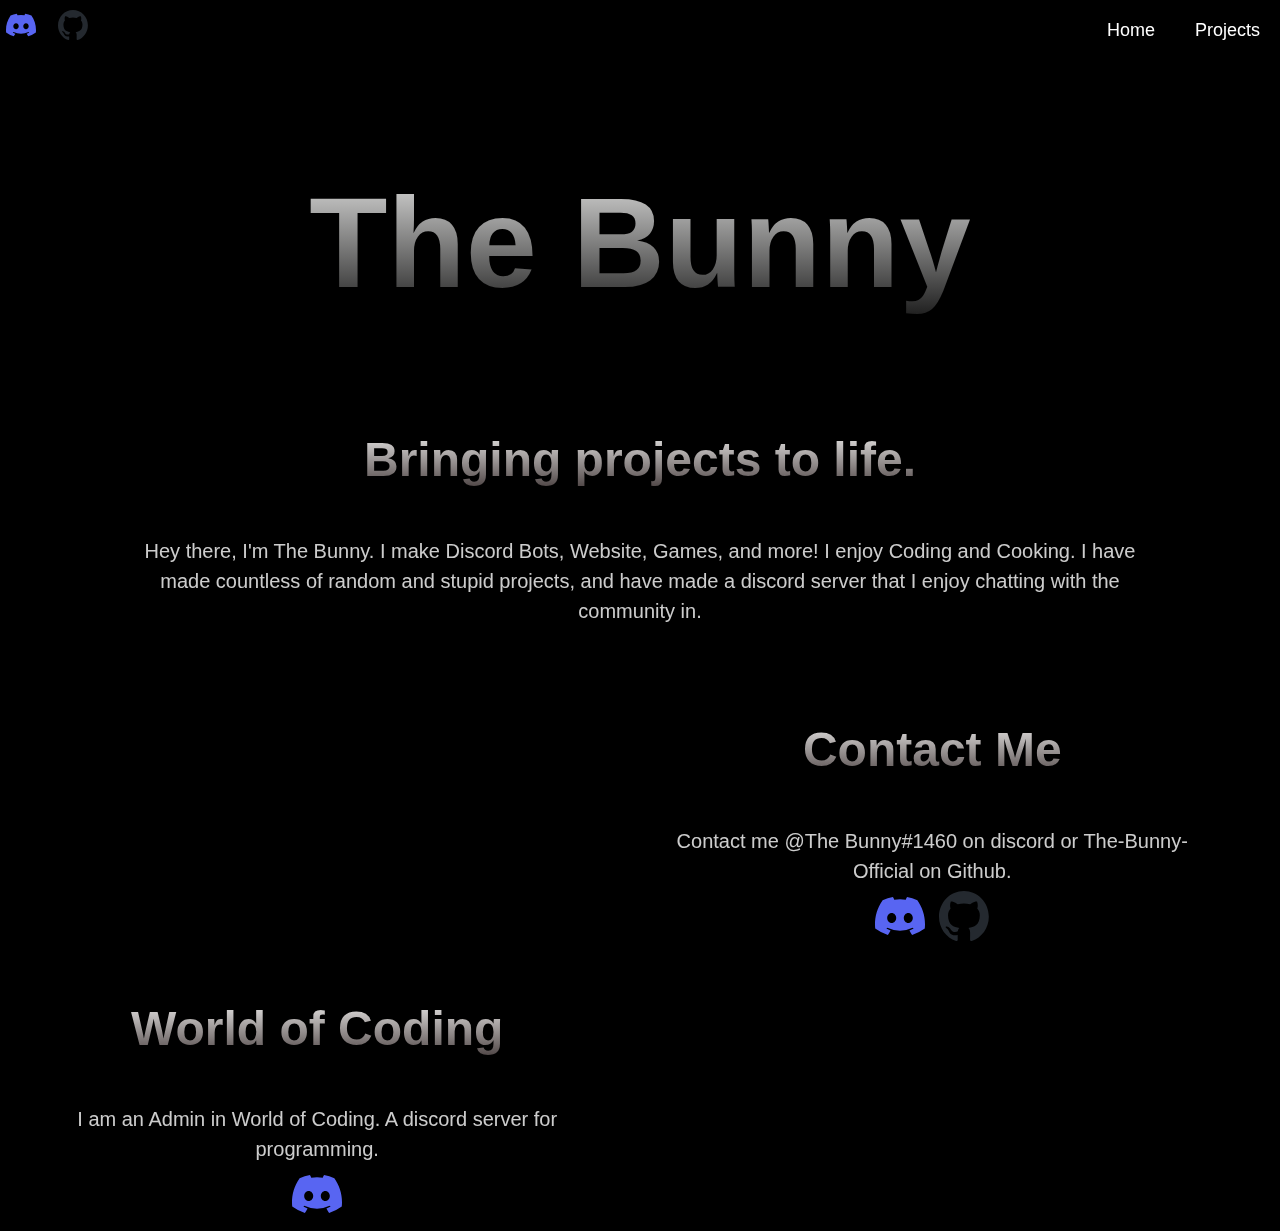
==== index.html @ bef6f607 "Oops" ====
<!DOCTYPE html>
<html lang="en">
    <head>
        <!--Basic Setup-->
        <meta charset="utf-8">
        <meta name="viewport" content="width=device-width, initial-scale=1.0">
        <title>The Bunny</title>
        <link rel="stylesheet" href="css/style.css">
        <link rel="icon" href="Assets/favicon.ico">

        <!--Icons-->
        <link rel="stylesheet" href="https://cdnjs.cloudflare.com/ajax/libs/font-awesome/4.7.0/css/font-awesome.min.css">

        <!--Normal Meta Data-->
        <meta name="description" content="Hey there, I'm The Bunny. A website and discord bot developer.">
        <meta name="title" content="The Bunny">

        <!--OG Data-->
        <meta name="og:title" content="The Bunny">
        <meta name="og:description" content="Hey there, I'm The Bunny. A website and discord bot developer.">
        <meta name="og:image" content="Assets/light-mode-bunny.jpg">
        <meta name="og:url" content="https://the-bunny.me/">
        <meta name="og:site_name" content="The Bunny">
        <meta name="og:type" content="website">
        <meta name="og:locale" content="en_US">
        <meta name="og:locale:alternate" content="en_US">

        <!--Twitter Meta Data-->
        <meta name="twitter:card" content="summary_large_image">
        <meta name="twitter:title" content="The Bunny">
        <meta name="twitter:description" content="Hey there, I'm The Bunny. A website and discord bot developer.">
        <meta name="twitter:image" content="Assets/light-mode-bunny.jpg">
        <meta name="twitter:image:alt" content="The Bunny">

        <!--Google Meta Data-->
        <meta itemprop="name" content="The Bunny">
        <meta itemprop="description" content="Hey there, I'm The Bunny. A website and discord bot developer.">
        <meta itemprop="image" content="Assets/light-mode-bunny.jpg">

        <!--Apple Meta Data-->
        <meta name="apple-mobile-web-app-title" content="The Bunny">
        <meta name="apple-mobile-web-app-capable" content="yes">
        <meta name="apple-mobile-web-app-status-bar-style" content="black-translucent">
        <link rel="apple-touch-icon" href="Assets/favicon.ico">
        <link rel="apple-touch-startup-image" href="Assets/favicon.ico">

        <!--Microsoft Meta Data-->
        <meta name="msapplication-TileColor" content="#000000">
        <meta name="msapplication-TileImage" content="Assets/favicon.ico">
        <meta name="msapplication-config" content="Assets/favicon.ico">
        <meta name="msapplication-square70x70logo" content="Assets/favicon.ico">
        <meta name="msapplication-square150x150logo" content="Assets/favicon.ico">
        <meta name="msapplication-square310x310logo" content="Assets/favicon.ico">
        <meta name="msapplication-wide310x150logo" content="Assets/favicon.ico">

        <!--Pinned Tab Meta Data-->
        <meta name="application-name" content="The Bunny">
        <meta name="msapplication-tooltip" content="The Bunny">
        <meta name="msapplication-starturl" content="https://the-bunny.me/">
        <meta name="msapplication-navbutton-color" content="#000000">
        <meta name="msapplication-TileImage" content="Assets/favicon.ico">
        <meta name="msapplication-TileColor" content="#000000">
        <meta name="msapplication-config" content="Assets/favicon.ico">
        <meta name="msapplication-square70x70logo" content="Assets/favicon.ico">
        <meta name="msapplication-square150x150logo" content="Assets/favicon.ico">
        <meta name="msapplication-square310x310logo" content="Assets/favicon.ico">
        <meta name="msapplication-wide310x150logo" content="Assets/favicon.ico">

        <!--Theme Color-->
        <meta name="theme-color" content="#000000">

        <!--Import menubar.html-->
        <script src="./scripts/load.js"></script>
    </head>
    <body>
        <div id="menubar"></div>
        <div class="center">
            <div class="text">
                <h1>The Bunny</h1>
                <h2>Bringing projects to life.</h2>
                <p>Hey there, I'm The Bunny. I make Discord Bots, Website, Games, and more! I enjoy Coding and Cooking. I have made countless of random and stupid projects, and have made a discord server that I enjoy chatting with the community in.</p>
            </div>
        </div>
        <br>

        <br>
        <div class="contact">
            <div class="text">
                <h2>Contact Me</h2>
                <p>Contact me @The Bunny#1460 on discord or The-Bunny-Official on Github.</p>
                <a class="icon" href="https://discordapp.com/users/977998058031833188" target="_blank" rel="noopener noreferrer"><img src="Assets/discord.svg" alt="Discord"></a>
                <a class="icon" href="https://github.com/The-Bunny-Official" target="_blank" rel="noopener noreferrer"><img src="Assets/github.svg" alt="GitHub"></a>
            </div>
        </div>
        <div class="Woc">
            <div class="text">
                <h2>World of Coding</h2>
                <p>I am an Admin in World of Coding. A discord server for programming.</p>
                <a href="https://discord.gg/program"><img src="Assets/discord.svg" alt="Discord Logo"></a>
            </div>
        </div>
    </body>
</html>
---- css/style.css ----
body{
    background-color: #000000;
    color: white;
    font-family: 'Roboto', sans-serif;
    font-size: 16px;
    line-height: 1.5;
    margin: 0;
    padding: 1%;
    text-align: center;
}

/* Socials */
.socials img{
    width: 30px;
    height: 30px;
    margin: 0 5px;
    transition: all 0.3s ease;
}
.socials img:hover{
    width: 35px;
    height: 35px;
    margin: 0 5px;
    transition: all 0.3s ease;
}

/* Navigation */
.menubar{
    border-bottom-color: white;
    background-color: none;
    color: white;
    position: fixed;
    width: 100%;
    height: 60px;
    top: 0;
    left: 0;
    transition: all 0.3s ease;
    margin-bottom: 2%;
}
.menubar img{
    float: left;
    width: 30px;
    height: 30px;
    transition: all 0.3s ease;
}
.menubar a{
    float: right;
    color: white;
    text-decoration: none;
    font-size: 18px;
    line-height: 60px;
    padding: 0 20px;
    transition: all 0.3s ease;
}
.menubar .icon{
    float: left;
    width: 40px;
    height: 40px;
    transition: all 0.3s ease;
    padding: 0 5px;
    margin: 10px 1px;
}

/* Index */
.center{
    display: flex;
    flex-direction: row;
}
.center .text h1{
    background: -webkit-linear-gradient(#fffffe, #000000);
    text-shadow:whitesmoke;
    font-size: 800%;
    text-align: center;
    -moz-background-clip: text;
    -webkit-background-clip: text;
    background-clip: text;
    -webkit-text-fill-color: transparent;
}
.center .text h2{
    background: -webkit-linear-gradient(#fffffe, #504141b0);
    text-shadow:whitesmoke;
    font-size: 300%;
    text-align: center;
    -moz-background-clip: text;
    -webkit-background-clip: text;
    background-clip: text;
    -webkit-text-fill-color: transparent
}
.center .text p{
    text-align: center;
    font-size: 125%;
    margin: 0 10%;
    opacity: 80%;
}

/* Socials */
.contact{
    display: flex;
    flex-direction: row;
    text-align: center;
    float: right;
}
.contact .text h2{
    background: -webkit-linear-gradient(#fffffe, #504141b0);
    text-shadow:whitesmoke;
    font-size: 300%;
    text-align: center;
    -moz-background-clip: text;
    -webkit-background-clip: text;
    background-clip: text;
    -webkit-text-fill-color: transparent
}
.contact .text p{
    text-align: center;
    font-size: 125%;
    margin: 0 10%;
    opacity: 80%;
}
.contact .text img{
    width: 50px;
    height: 50px;
    margin: 5px 5px 5px 5px;
    text-align: center;
}

/* WoC */
.Woc{
    display: flex;
    flex-direction: row;
    text-align: center;
    float: left;
}
.Woc .text h2{
    background: -webkit-linear-gradient(#fffffe, #504141b0);
    text-shadow:whitesmoke;
    font-size: 300%;
    text-align: center;
    -moz-background-clip: text;
    -webkit-background-clip: text;
    background-clip: text;
    -webkit-text-fill-color: transparent
}
.Woc .text p{
    text-align: center;
    font-size: 125%;
    margin: 0 10%;
    opacity: 80%;
}
.Woc .text img{
    width: 50px;
    height: 50px;
    margin: 5px 5px 5px 5px;
    text-align: center;
}
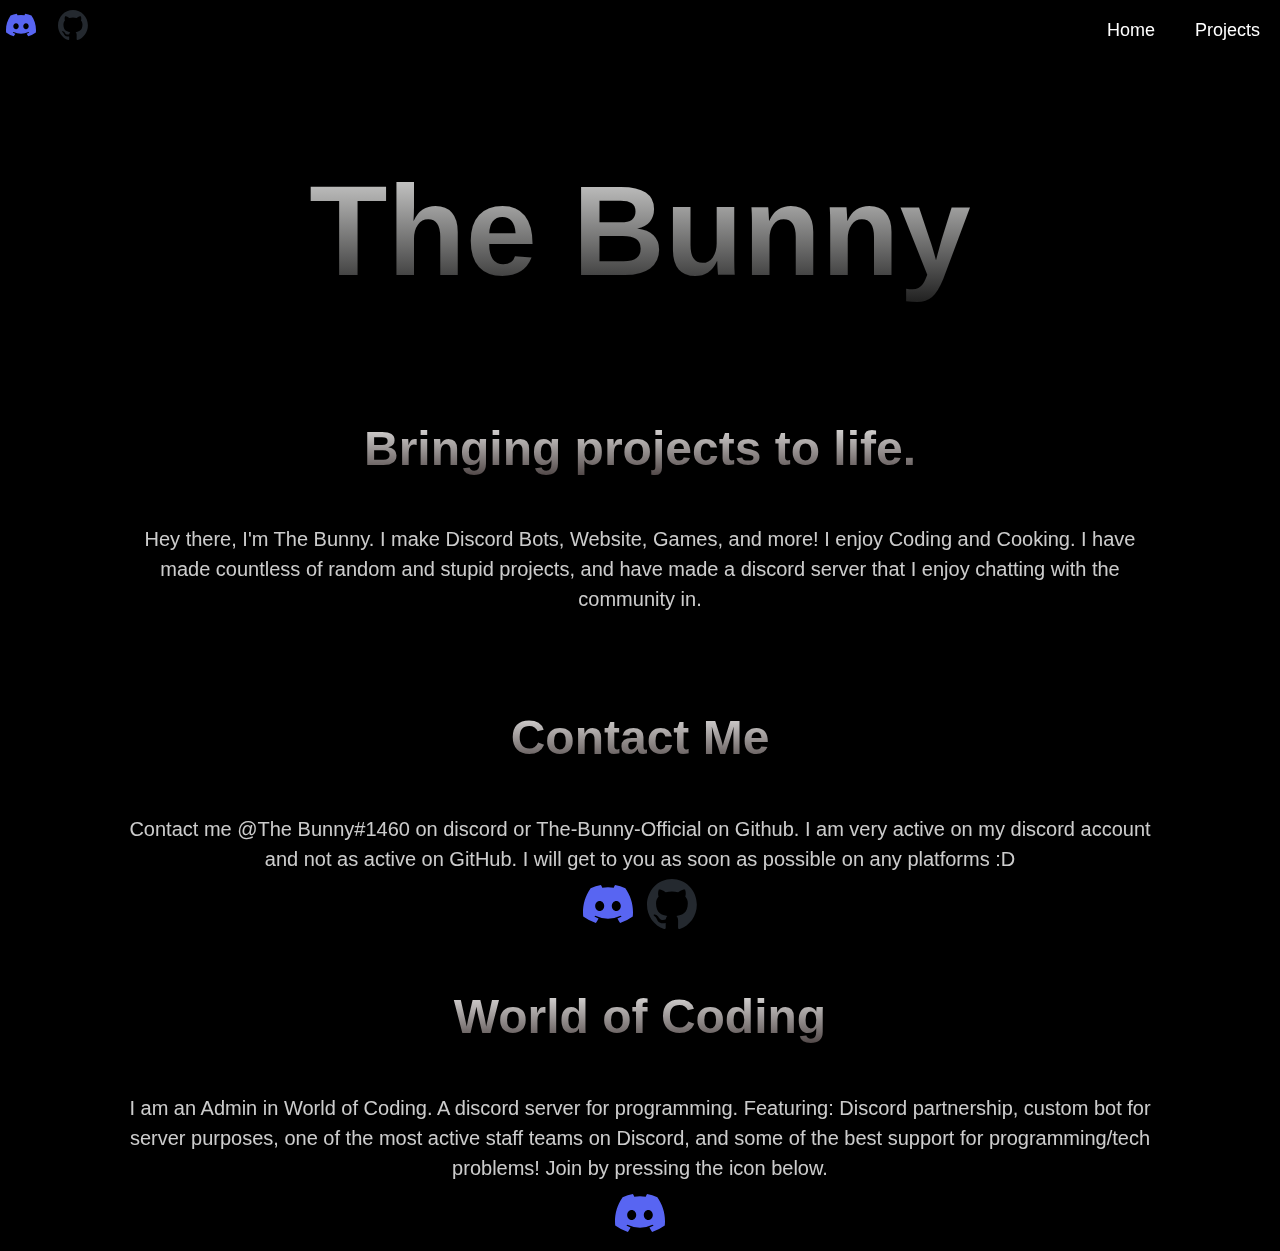
==== commit 86dad4bf: "Major improvements - Projects coming in the morrow" ====
--- a/index.html
+++ b/index.html
@@ -87,7 +87,7 @@
         <div class="contact">
             <div class="text">
                 <h2>Contact Me</h2>
-                <p>Contact me @The Bunny#1460 on discord or The-Bunny-Official on Github.</p>
+                <p>Contact me @The Bunny#1460 on discord or The-Bunny-Official on Github. I am very active on my discord account and not as active on GitHub. I will get to you as soon as possible on any platforms :D</p>
                 <a class="icon" href="https://discordapp.com/users/977998058031833188" target="_blank" rel="noopener noreferrer"><img src="Assets/discord.svg" alt="Discord"></a>
                 <a class="icon" href="https://github.com/The-Bunny-Official" target="_blank" rel="noopener noreferrer"><img src="Assets/github.svg" alt="GitHub"></a>
             </div>
@@ -95,7 +95,7 @@
         <div class="Woc">
             <div class="text">
                 <h2>World of Coding</h2>
-                <p>I am an Admin in World of Coding. A discord server for programming.</p>
+                <p>I am an Admin in World of Coding. A discord server for programming. Featuring: Discord partnership, custom bot for server purposes, one of the most active staff teams on Discord, and some of the best support for programming/tech problems! Join by pressing the icon below.</p>
                 <a href="https://discord.gg/program"><img src="Assets/discord.svg" alt="Discord Logo"></a>
             </div>
         </div>
--- a/css/style.css
+++ b/css/style.css
@@ -5,7 +5,7 @@
     font-size: 16px;
     line-height: 1.5;
     margin: 0;
-    padding: 1%;
+    padding: 1px;
     text-align: center;
 }
 
@@ -61,20 +61,17 @@
 }
 
 /* Index */
-.center{
-    display: flex;
-    flex-direction: row;
-}
 .center .text h1{
     background: -webkit-linear-gradient(#fffffe, #000000);
     text-shadow:whitesmoke;
-    font-size: 800%;
     text-align: center;
     -moz-background-clip: text;
     -webkit-background-clip: text;
     background-clip: text;
     -webkit-text-fill-color: transparent;
 }
+@media screen and (min-width: 600px){ .center .text h1{ font-size: 800%; } }
+@media screen and (max-width: 600px){ .center .text h1{ font-size: 400%; } }
 .center .text h2{
     background: -webkit-linear-gradient(#fffffe, #504141b0);
     text-shadow:whitesmoke;
@@ -93,12 +90,6 @@
 }
 
 /* Socials */
-.contact{
-    display: flex;
-    flex-direction: row;
-    text-align: center;
-    float: right;
-}
 .contact .text h2{
     background: -webkit-linear-gradient(#fffffe, #504141b0);
     text-shadow:whitesmoke;
@@ -123,12 +114,6 @@
 }
 
 /* WoC */
-.Woc{
-    display: flex;
-    flex-direction: row;
-    text-align: center;
-    float: left;
-}
 .Woc .text h2{
     background: -webkit-linear-gradient(#fffffe, #504141b0);
     text-shadow:whitesmoke;
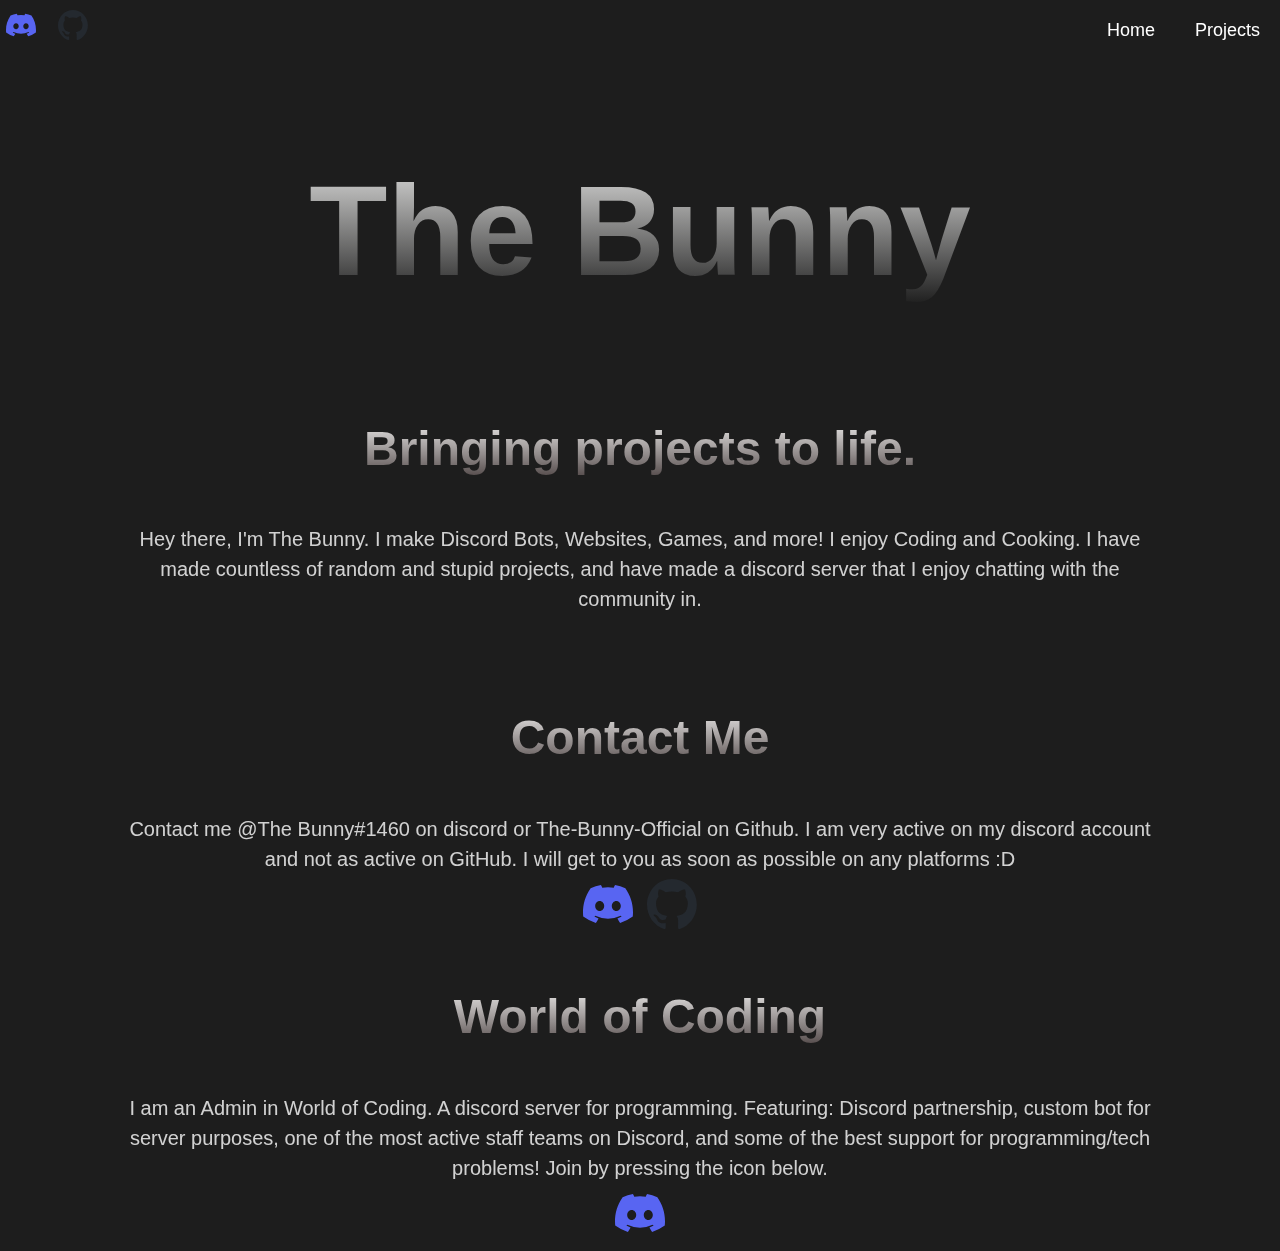
==== commit 15c942c4: "Update index.html" ====
--- a/index.html
+++ b/index.html
@@ -78,7 +78,7 @@
             <div class="text">
                 <h1>The Bunny</h1>
                 <h2>Bringing projects to life.</h2>
-                <p>Hey there, I'm The Bunny. I make Discord Bots, Website, Games, and more! I enjoy Coding and Cooking. I have made countless of random and stupid projects, and have made a discord server that I enjoy chatting with the community in.</p>
+                <p>Hey there, I'm The Bunny. I make Discord Bots, Websites, Games, and more! I enjoy Coding and Cooking. I have made countless of random and stupid projects, and have made a discord server that I enjoy chatting with the community in.</p>
             </div>
         </div>
         <br>
--- a/css/style.css
+++ b/css/style.css
@@ -1,5 +1,5 @@
 body{
-    background-color: #000000;
+    background-color: #1d1d1d;
     color: white;
     font-family: 'Roboto', sans-serif;
     font-size: 16px;
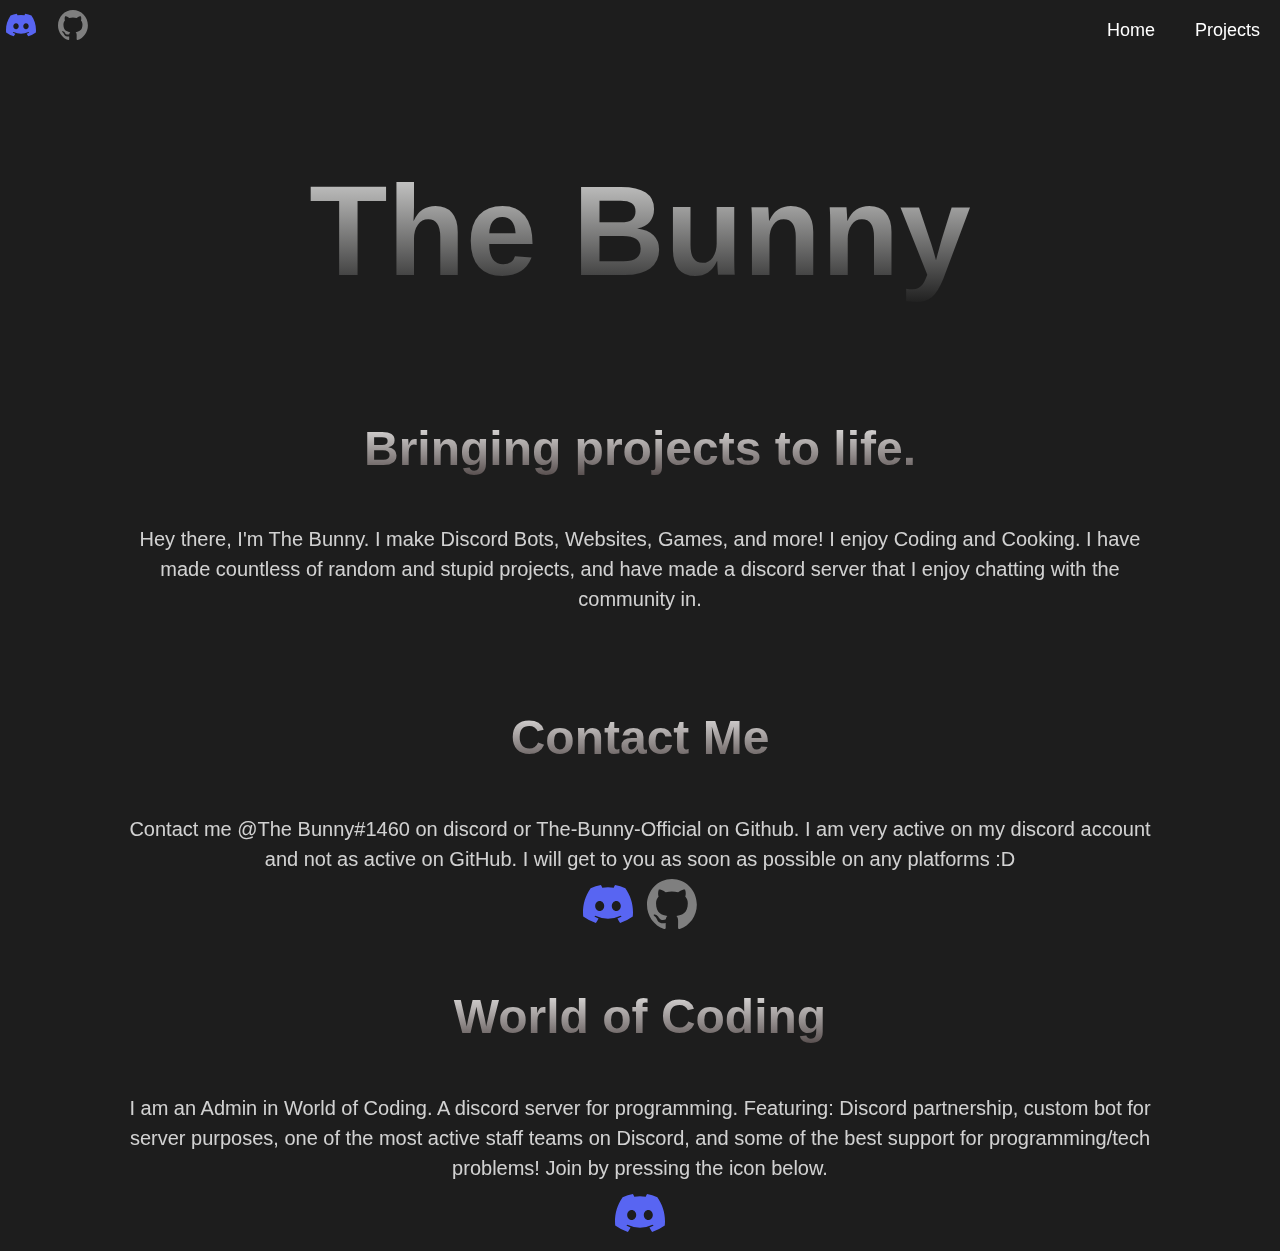
==== commit 91dacb1b: "Update index.html" ====
--- a/index.html
+++ b/index.html
@@ -89,7 +89,7 @@
                 <h2>Contact Me</h2>
                 <p>Contact me @The Bunny#1460 on discord or The-Bunny-Official on Github. I am very active on my discord account and not as active on GitHub. I will get to you as soon as possible on any platforms :D</p>
                 <a class="icon" href="https://discordapp.com/users/977998058031833188" target="_blank" rel="noopener noreferrer"><img src="Assets/discord.svg" alt="Discord"></a>
-                <a class="icon" href="https://github.com/The-Bunny-Official" target="_blank" rel="noopener noreferrer"><img src="Assets/github.svg" alt="GitHub"></a>
+                <a class="icon" href="https://github.com/The-Bunny-Official" target="_blank" rel="noopener noreferrer"><img style="filter: contrast(1%)" src="Assets/github.svg" alt="GitHub"></a>
             </div>
         </div>
         <div class="Woc">
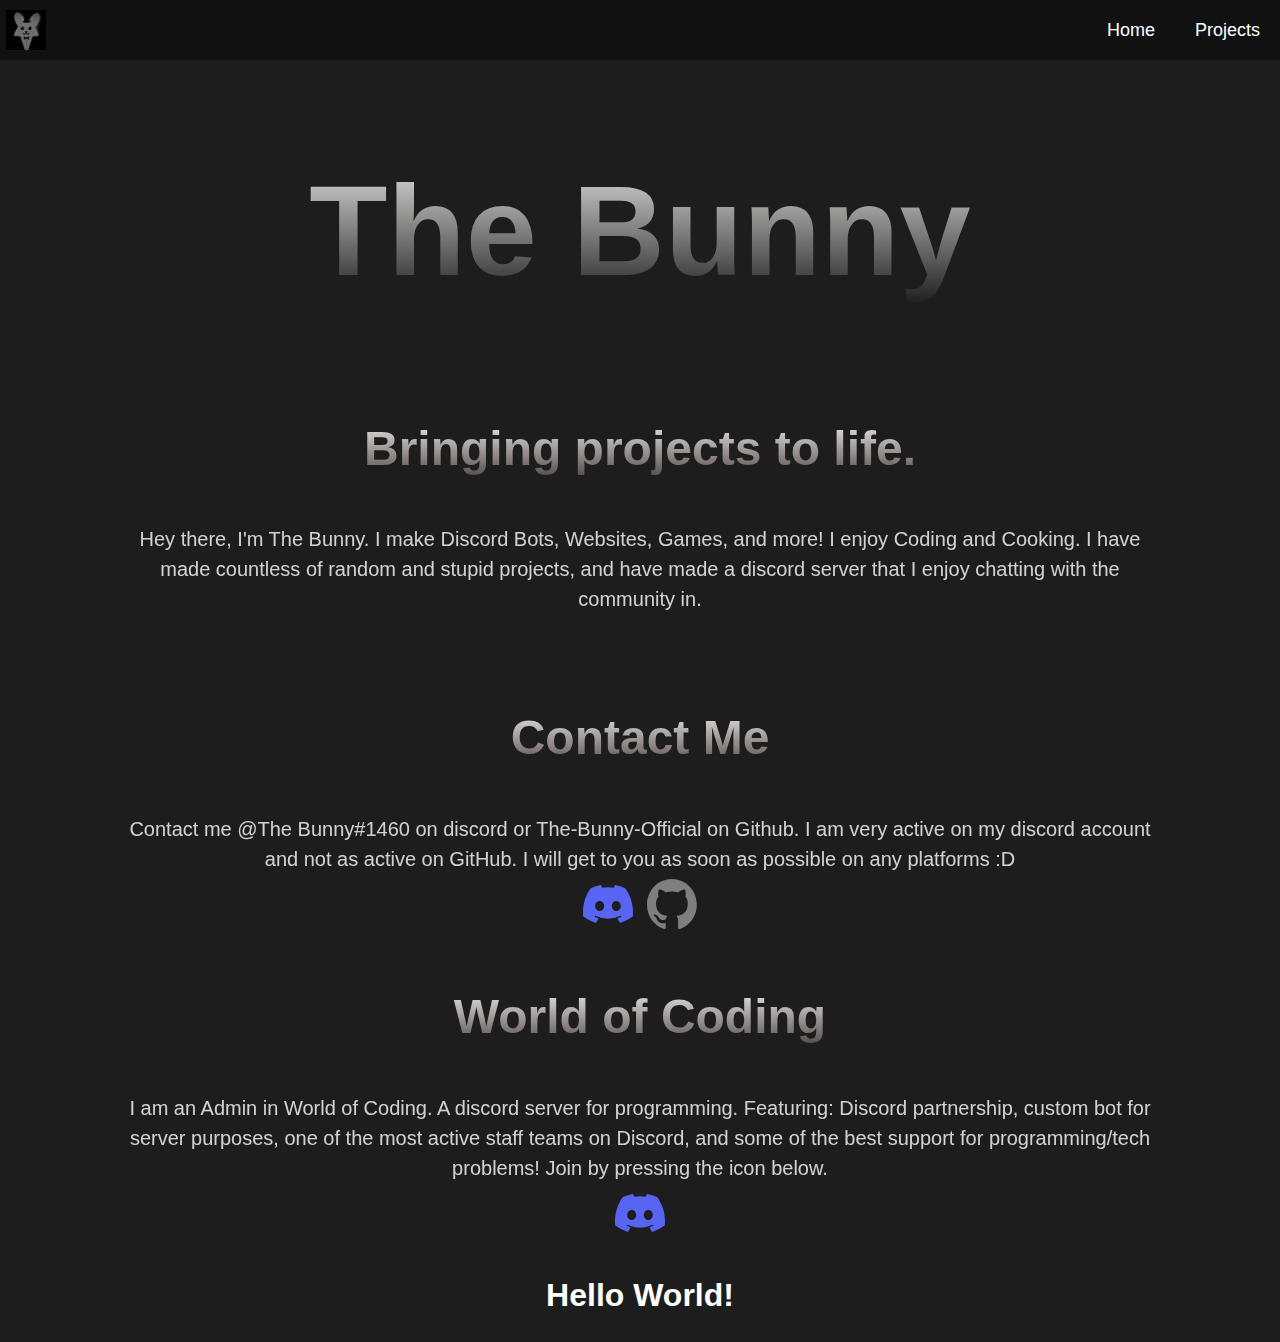
==== commit eb4be1fd: "Finishing touches to index.html" ====
--- a/index.html
+++ b/index.html
@@ -99,5 +99,8 @@
                 <a href="https://discord.gg/program"><img src="Assets/discord.svg" alt="Discord Logo"></a>
             </div>
         </div>
+        <div class="foot">
+            <h1>Hello World!</h1>
+        </div>
     </body>
 </html>--- a/css/style.css
+++ b/css/style.css
@@ -25,8 +25,9 @@
 
 /* Navigation */
 .menubar{
+    z-index: 100;
     border-bottom-color: white;
-    background-color: none;
+    background-color: #111;
     color: white;
     position: fixed;
     width: 100%;
@@ -41,6 +42,7 @@
     width: 30px;
     height: 30px;
     transition: all 0.3s ease;
+    padding: 5px;
 }
 .menubar a{
     float: right;
@@ -59,6 +61,85 @@
     padding: 0 5px;
     margin: 10px 1px;
 }
+.seperating-line{
+    border: 1px solid white;
+    transform: rotate(90deg);
+    height: 60px;
+    position: fixed;
+}
+
+/* Mobile Menu */
+.container {
+    display: inline-block;
+    cursor: pointer;
+    top: 0;
+    right: 0;
+    position: fixed;
+    z-index: 99;
+    margin: 1%;
+}
+.bar1, .bar2, .bar3 {
+    width: 35px;
+    height: 5px;
+    background-color: white;
+    margin: 6px 0;
+    transition: 0.4s;
+}
+.change .bar1 {
+    transform: translate(0, 11px) rotate(-45deg);
+}
+.change .bar2 {opacity: 0;}
+.change .bar3 {
+    transform: translate(0, -11px) rotate(45deg);
+}
+
+/* Mobile Menu */
+.mobile-menu{
+    display: none;
+    position: fixed;
+    top: 0;
+    right: 0;
+    width: 50%;
+    height: 100%;
+    background-color: #111;
+    z-index: 99;
+    transition: all 0.3s ease;
+    padding: 1%;
+}
+.mobile-menu .menu-footer p{
+    z-index: 99;
+    bottom: 0;
+    right: 0;
+}
+.mobile-menu .menu-footer img{
+    z-index: 99;
+    width: 35px;
+    margin: 1%;
+    bottom: 0;
+}
+.mobile-view{ display: block; }
+.mobile-menu a{
+    display: block;
+    color: white;
+    text-decoration: none;
+    font-size: 18px;
+    line-height: 60px;
+    padding: 0 20px;
+    transition: all 0.3s ease;
+}
+
+@media screen and (max-width: 600px){
+    .menubar a{
+        display: none;
+    }
+    .container{
+        display: block;
+        z-index: 1000;
+    }
+    .menubar .icon{
+        display: block;
+    }
+}
 
 /* Index */
 .center .text h1{
@@ -135,4 +216,44 @@
     height: 50px;
     margin: 5px 5px 5px 5px;
     text-align: center;
-}+}
+
+/* Footer */
+.footer{
+    background-color: #111;
+    color: white;
+    width: 100%;
+    height: 100%;
+    transition: all 0.3s ease;
+    margin-top: 2%;
+}
+.footer img{
+    float: left;
+    width: 30px;
+    height: 30px;
+    transition: all 0.3s ease;
+    padding: 5px;
+}
+.footer a{
+    float: right;
+    color: white;
+    text-decoration: none;
+    font-size: 18px;
+    line-height: 60px;
+    padding: 0 20px;
+    transition: all 0.3s ease;
+}
+.footer .icon{
+    float: left;
+    width: 40px;
+    height: 40px;
+    transition: all 0.3s ease;
+    padding: 0 5px;
+    margin: 10px 1px;
+}
+.seperating-line{
+    border: 1px solid white;
+    transform: rotate(90deg);
+    height: 60px;
+    position: fixed;
+}
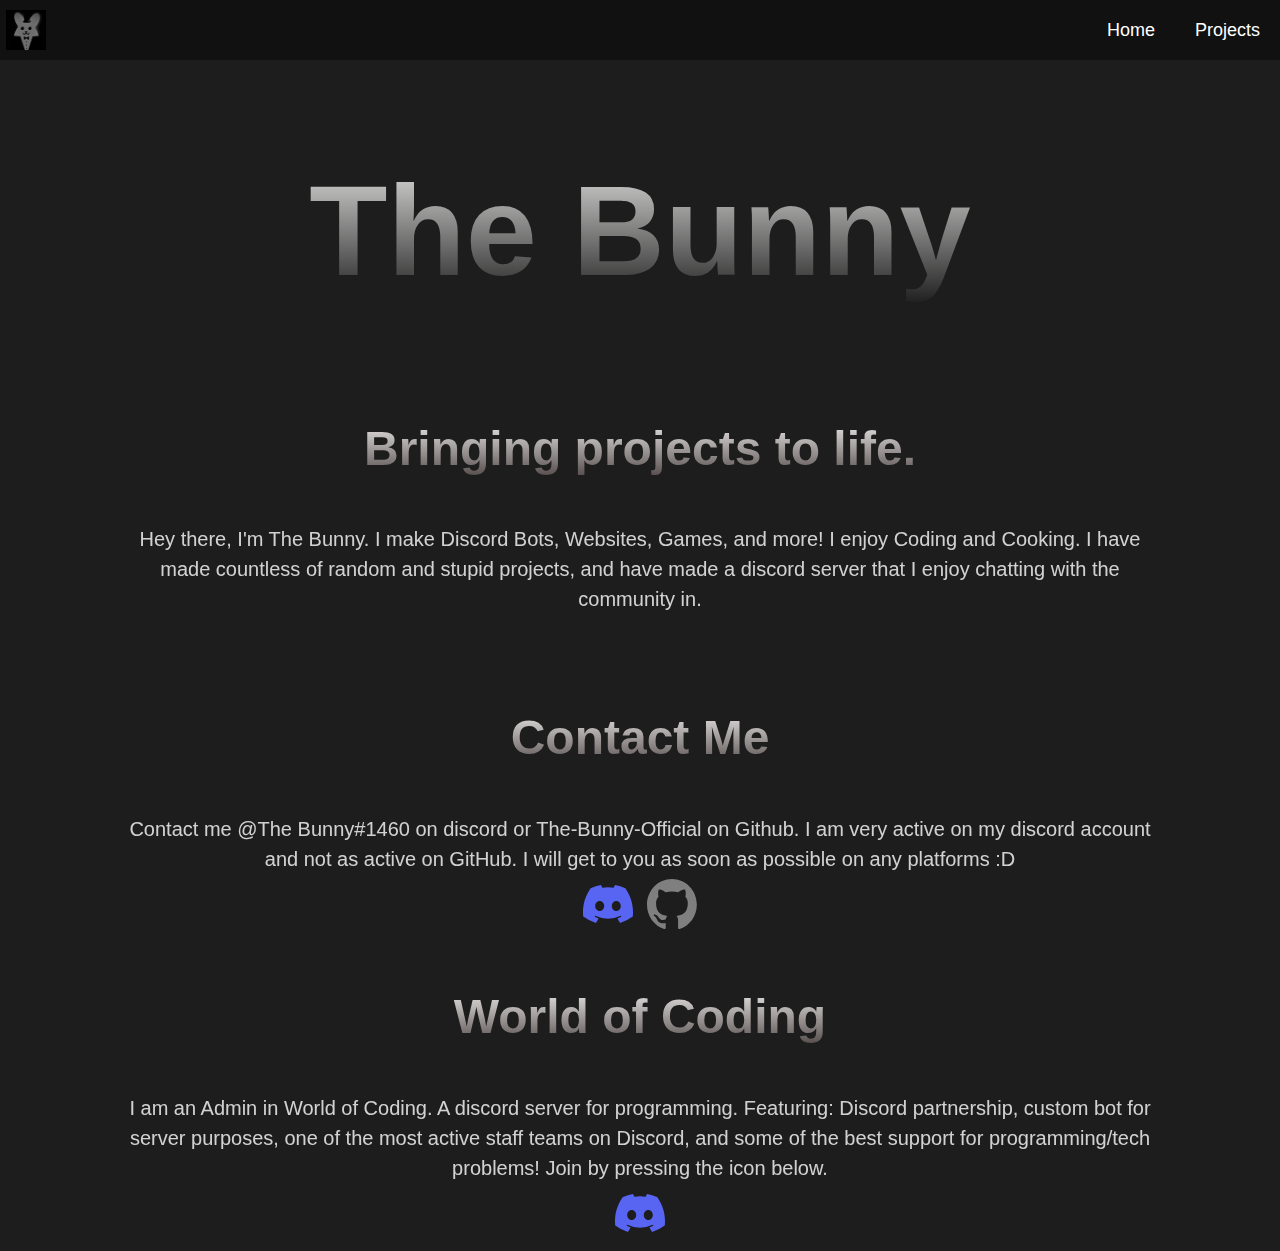
==== commit ec6766b0: "Update index.html" ====
--- a/index.html
+++ b/index.html
@@ -99,8 +99,5 @@
                 <a href="https://discord.gg/program"><img src="Assets/discord.svg" alt="Discord Logo"></a>
             </div>
         </div>
-        <div class="foot">
-            <h1>Hello World!</h1>
-        </div>
     </body>
-</html>+</html>
--- a/css/style.css
+++ b/css/style.css
@@ -102,7 +102,7 @@
     width: 50%;
     height: 100%;
     background-color: #111;
-    z-index: 99;
+    z-index: 100;
     transition: all 0.3s ease;
     padding: 1%;
 }
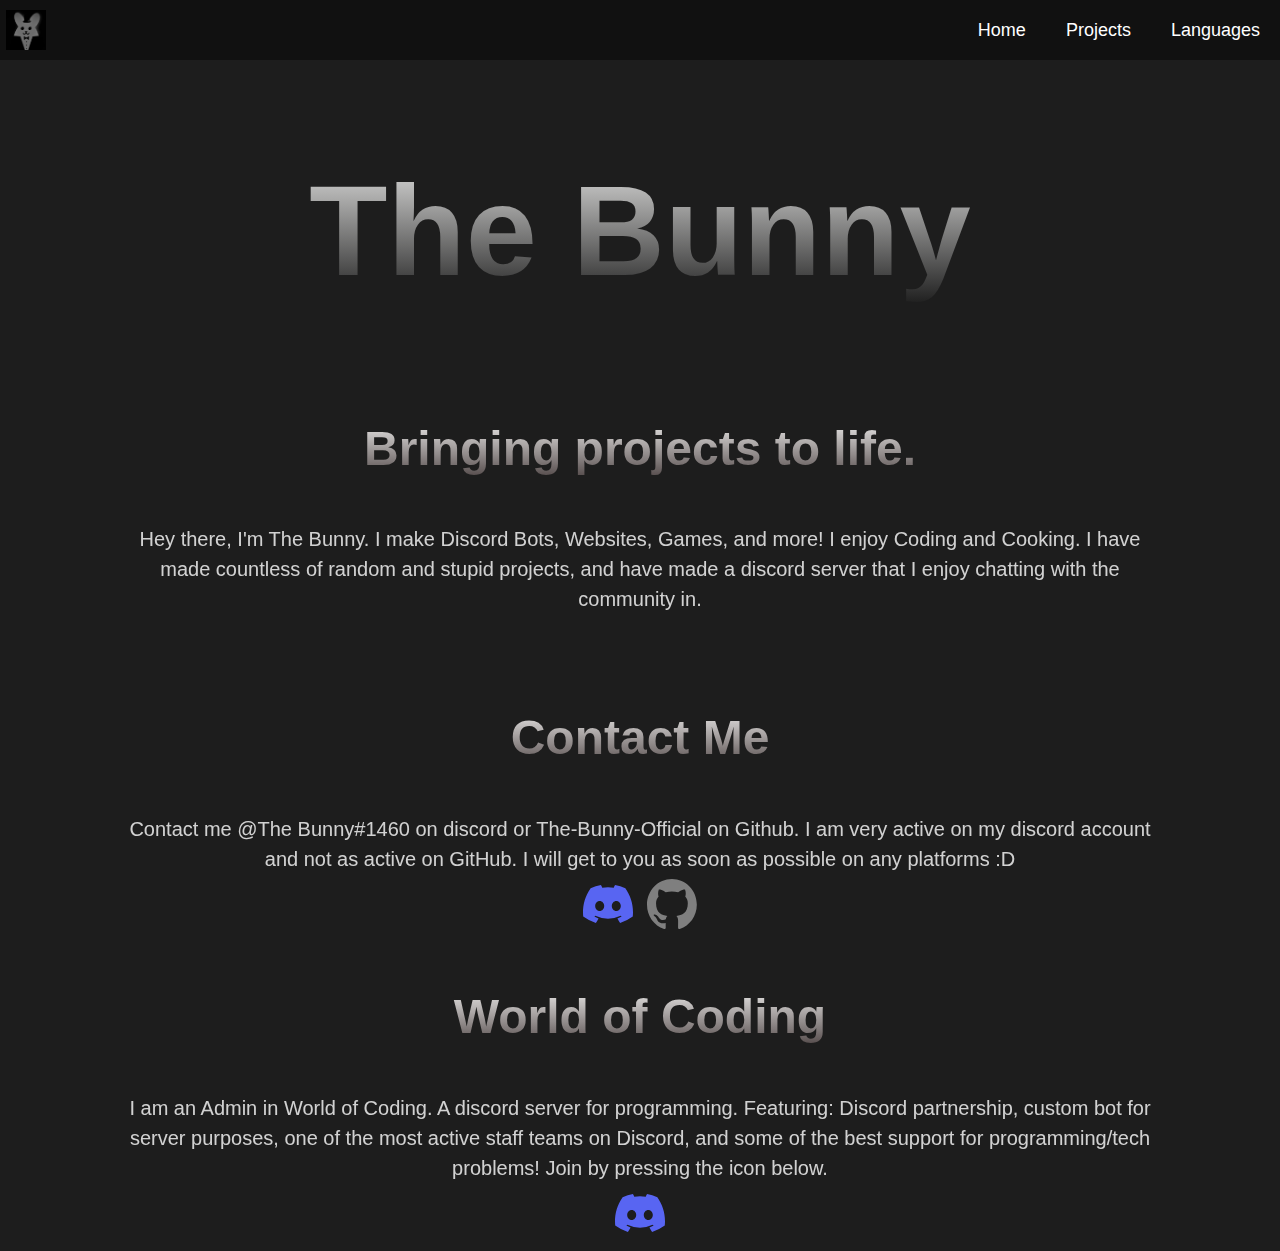
==== commit ae21fa70: "Update index.html" ====
--- a/index.html
+++ b/index.html
@@ -7,6 +7,8 @@
         <title>The Bunny</title>
         <link rel="stylesheet" href="css/style.css">
         <link rel="icon" href="Assets/favicon.ico">
+            <meta name="keywords" content="Bunny, Coding, The Bunny, Bunny Coding, The Bunny Development, Development">
+  <meta name="author" content="The Bunny Development">
 
         <!--Icons-->
         <link rel="stylesheet" href="https://cdnjs.cloudflare.com/ajax/libs/font-awesome/4.7.0/css/font-awesome.min.css">
--- a/css/style.css
+++ b/css/style.css
@@ -257,3 +257,33 @@
     height: 60px;
     position: fixed;
 }
+
+/* projects-content */
+.projects-content h2{
+    background: -webkit-linear-gradient(#fffffe, #504141b0);
+    text-shadow:whitesmoke;
+    font-size: 300%;
+    text-align: center;
+    -moz-background-clip: text;
+    -webkit-background-clip: text;
+    background-clip: text;
+    -webkit-text-fill-color: transparent
+}
+.projects-content p{
+    text-align: center;
+    font-size: 125%;
+    margin: 0 10%;
+    opacity: 80%;
+}
+.projects-content a{
+    text-align: center;
+    font-size: 125%;
+    margin: 0 10%;
+    opacity: 80%;
+    background: -webkit-linear-gradient(#fffffe, blue);
+    text-shadow:whitesmoke;
+    -moz-background-clip: text;
+    -webkit-background-clip: text;
+    background-clip: text;
+    -webkit-text-fill-color: transparent;
+}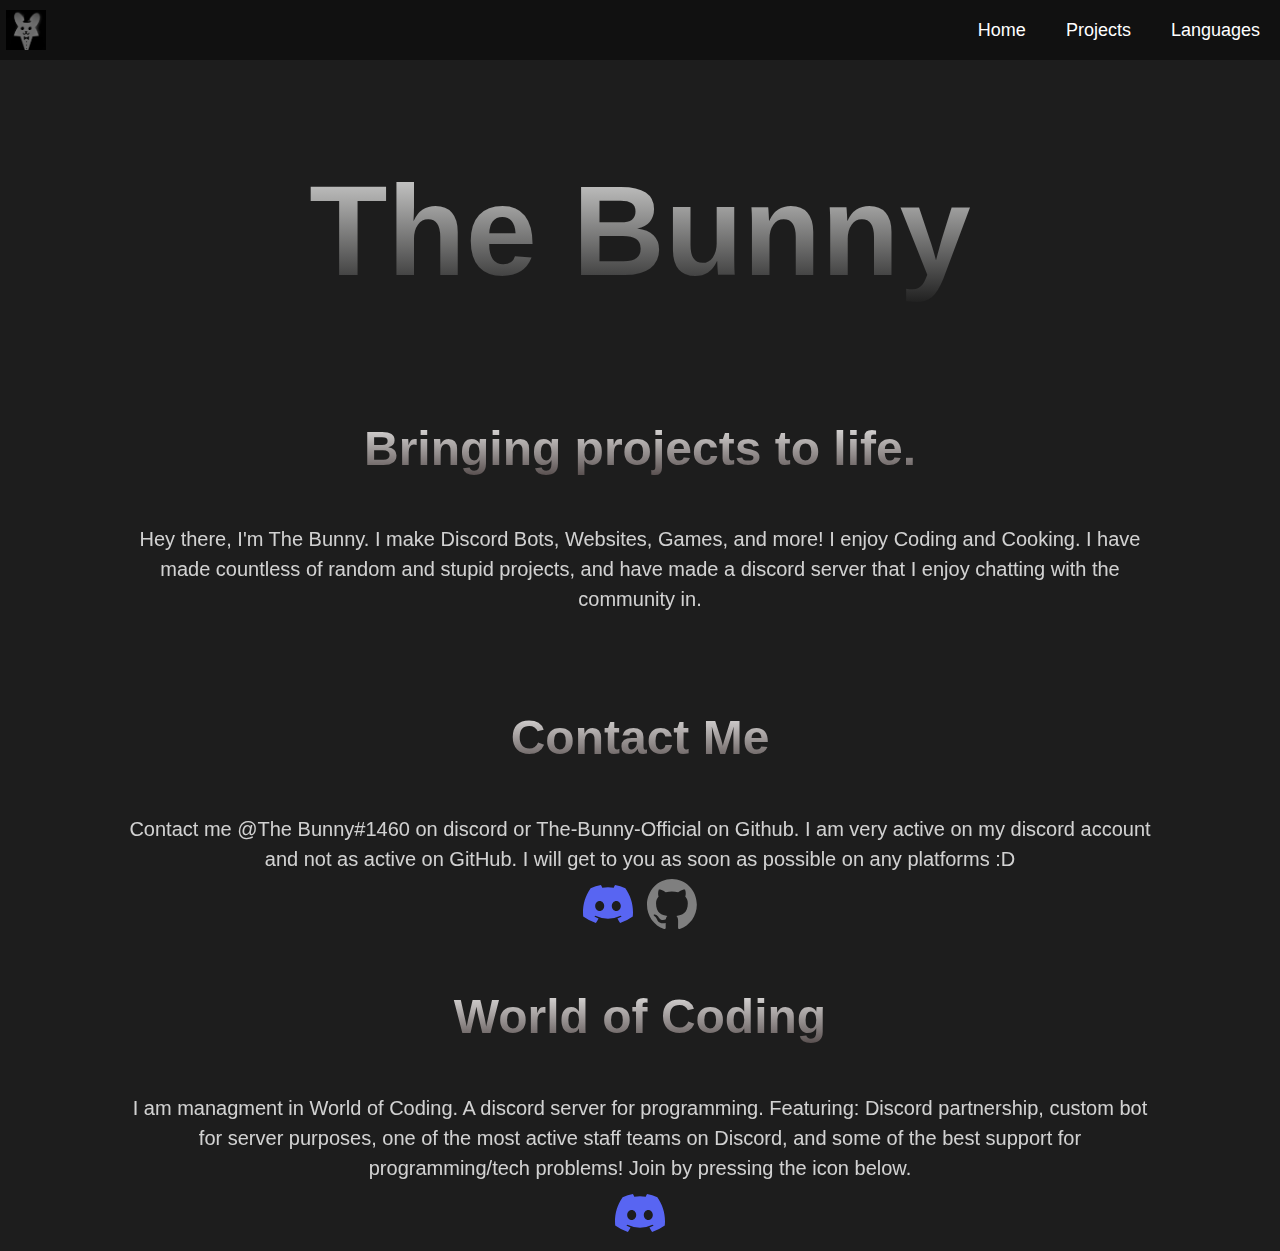
==== commit bc09a0ce: "Minor improvements" ====
--- a/index.html
+++ b/index.html
@@ -7,8 +7,6 @@
         <title>The Bunny</title>
         <link rel="stylesheet" href="css/style.css">
         <link rel="icon" href="Assets/favicon.ico">
-            <meta name="keywords" content="Bunny, Coding, The Bunny, Bunny Coding, The Bunny Development, Development">
-  <meta name="author" content="The Bunny Development">
 
         <!--Icons-->
         <link rel="stylesheet" href="https://cdnjs.cloudflare.com/ajax/libs/font-awesome/4.7.0/css/font-awesome.min.css">
@@ -97,7 +95,7 @@
         <div class="Woc">
             <div class="text">
                 <h2>World of Coding</h2>
-                <p>I am an Admin in World of Coding. A discord server for programming. Featuring: Discord partnership, custom bot for server purposes, one of the most active staff teams on Discord, and some of the best support for programming/tech problems! Join by pressing the icon below.</p>
+                <p>I am managment in World of Coding. A discord server for programming. Featuring: Discord partnership, custom bot for server purposes, one of the most active staff teams on Discord, and some of the best support for programming/tech problems! Join by pressing the icon below.</p>
                 <a href="https://discord.gg/program"><img src="Assets/discord.svg" alt="Discord Logo"></a>
             </div>
         </div>
--- a/css/style.css
+++ b/css/style.css
@@ -49,6 +49,15 @@
     color: white;
     text-decoration: none;
     font-size: 18px;
+    line-height: 60px;
+    padding: 0 20px;
+    transition: all 0.3s ease;
+}
+.menubar a:hover{
+    float: right;
+    color: white;
+    text-decoration: none;
+    font-size: 20px;
     line-height: 60px;
     padding: 0 20px;
     transition: all 0.3s ease;
